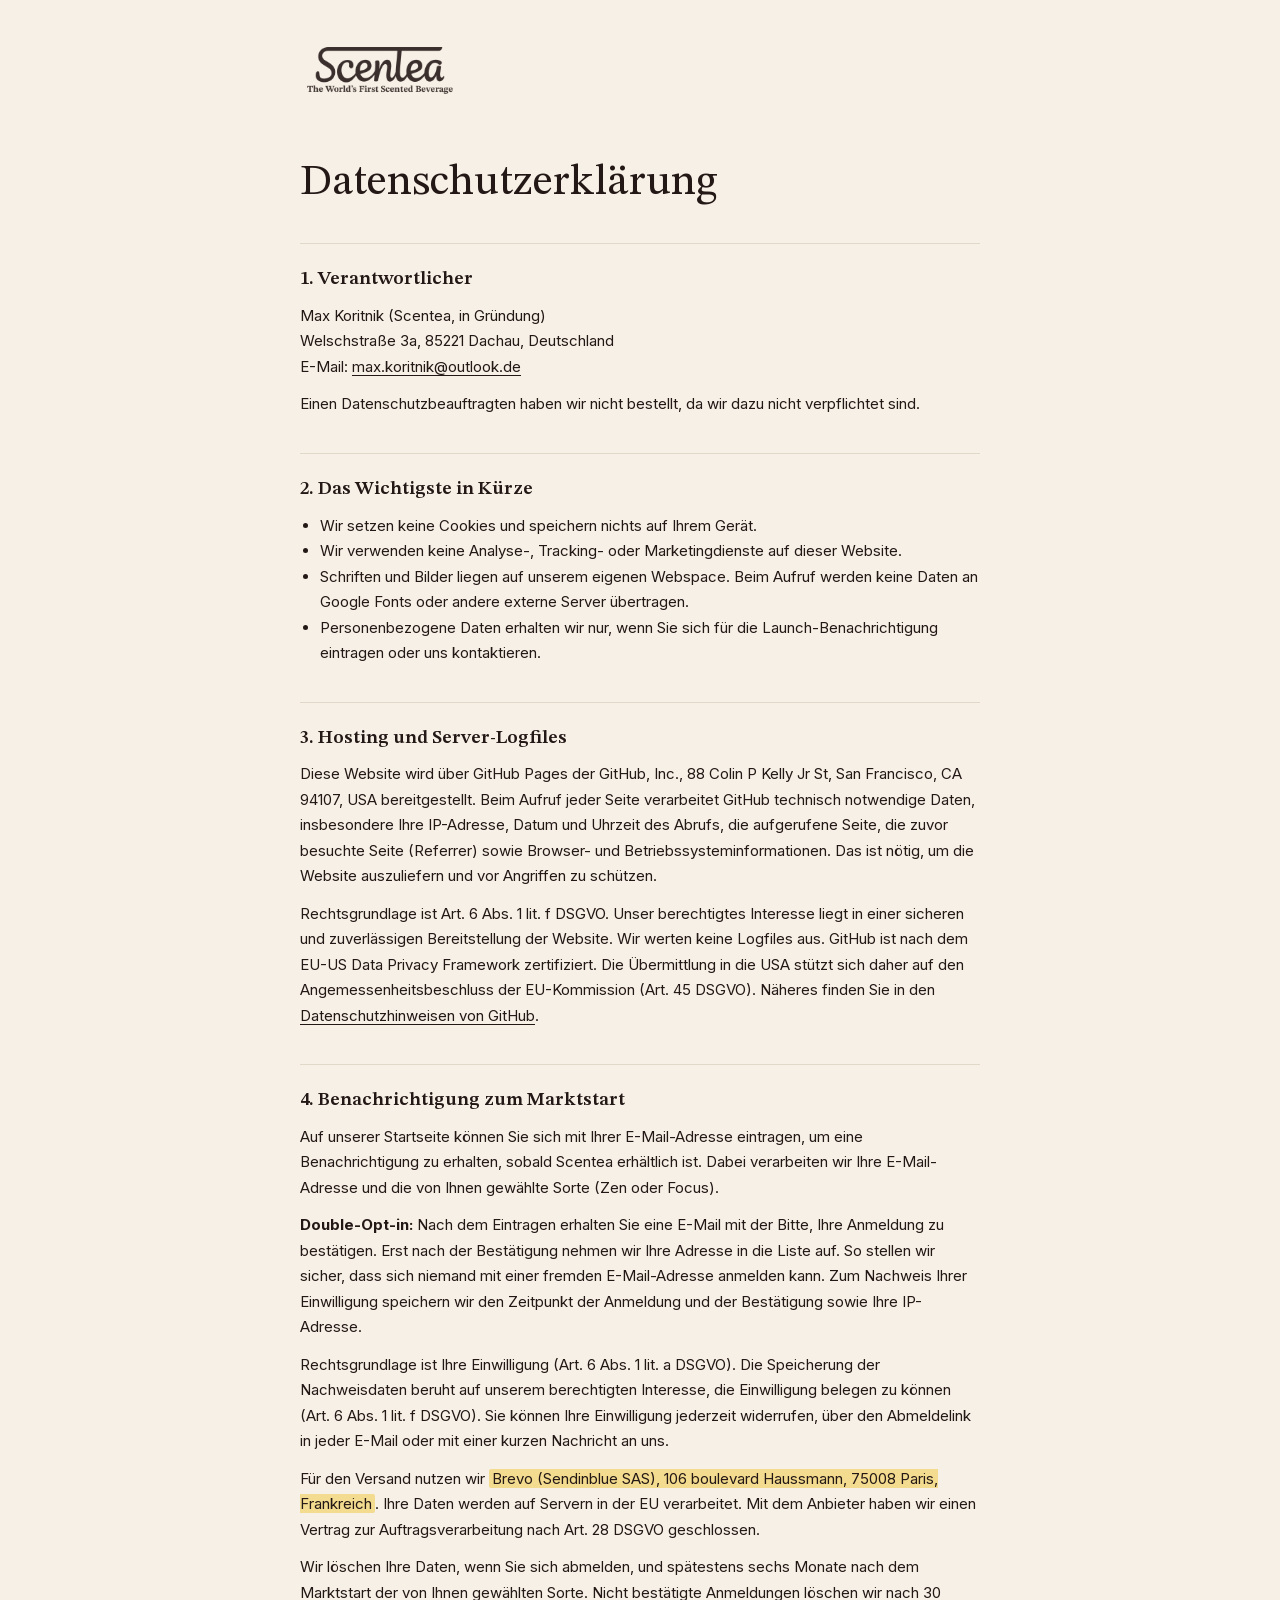
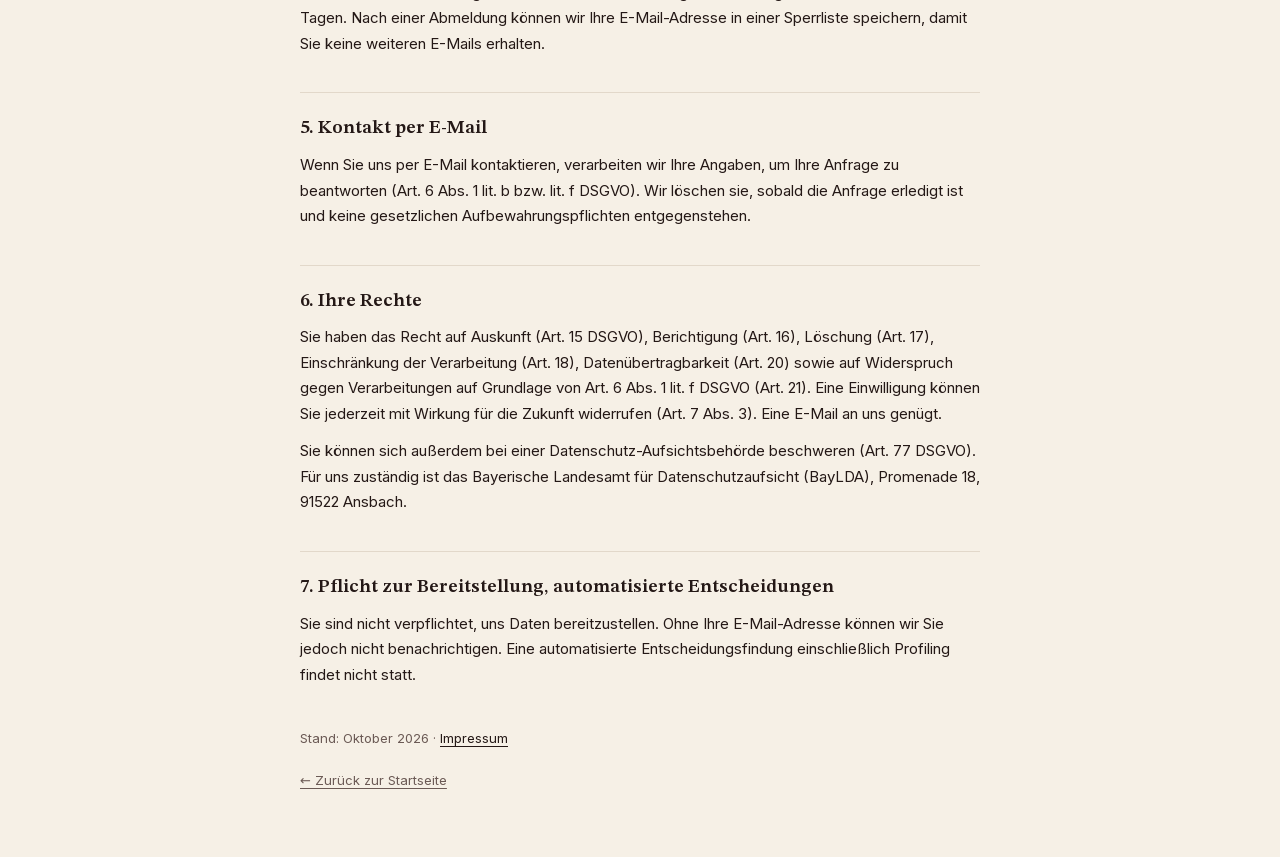
==== datenschutz.html @ dcdf9d2c "Scentea Landingpage: Stimmungswahl, Launch-Benachrichtigung, Impressum und Datenschutz Co-Authored-B" ====
<!doctype html>
<html lang="de">
<head>
<meta charset="utf-8">
<meta name="viewport" content="width=device-width, initial-scale=1">
<title>Datenschutz · Scentea</title>
<meta name="robots" content="noindex">
<link rel="icon" href="assets/logo-dark.png">
<link rel="stylesheet" href="assets/fonts.css">
<link rel="stylesheet" href="assets/legal.css">
</head>
<body>
<main class="wrap">
  <a class="logo" href="./"><img src="assets/logo-dark.png" alt="Scentea – zur Startseite"></a>
  <h1>Datenschutz&shy;erklärung</h1>

  <h2>1. Verantwortlicher</h2>
  <address>
    Max Koritnik (Scentea, in Gründung)<br>
    Welschstraße 3a, 85221 Dachau, Deutschland<br>
    E-Mail: <a href="mailto:max.koritnik@outlook.de">max.koritnik@outlook.de</a>
  </address>
  <p>Einen Datenschutzbeauftragten haben wir nicht bestellt, da wir dazu nicht verpflichtet sind.</p>

  <h2>2. Das Wichtigste in Kürze</h2>
  <ul>
    <li>Wir setzen keine Cookies und speichern nichts auf Ihrem Gerät.</li>
    <li>Wir verwenden keine Analyse-, Tracking- oder Marketingdienste auf dieser Website.</li>
    <li>Schriften und Bilder liegen auf unserem eigenen Webspace. Beim Aufruf werden keine Daten an Google Fonts oder andere externe Server übertragen.</li>
    <li>Personenbezogene Daten erhalten wir nur, wenn Sie sich für die Launch-Benachrichtigung eintragen oder uns kontaktieren.</li>
  </ul>

  <h2>3. Hosting und Server-Logfiles</h2>
  <p>Diese Website wird über GitHub Pages der GitHub, Inc., 88 Colin P Kelly Jr St, San Francisco, CA 94107, USA bereitgestellt. Beim Aufruf jeder Seite verarbeitet GitHub technisch notwendige Daten, insbesondere Ihre IP-Adresse, Datum und Uhrzeit des Abrufs, die aufgerufene Seite, die zuvor besuchte Seite (Referrer) sowie Browser- und Betriebssysteminformationen. Das ist nötig, um die Website auszuliefern und vor Angriffen zu schützen.</p>
  <p>Rechtsgrundlage ist Art. 6 Abs. 1 lit. f DSGVO. Unser berechtigtes Interesse liegt in einer sicheren und zuverlässigen Bereitstellung der Website. Wir werten keine Logfiles aus. GitHub ist nach dem EU-US Data Privacy Framework zertifiziert. Die Übermittlung in die USA stützt sich daher auf den Angemessenheitsbeschluss der EU-Kommission (Art. 45 DSGVO). Näheres finden Sie in den <a href="https://docs.github.com/de/site-policy/privacy-policies/github-general-privacy-statement" target="_blank" rel="noopener">Datenschutzhinweisen von GitHub</a>.</p>

  <h2>4. Benachrichtigung zum Marktstart</h2>
  <p>Auf unserer Startseite können Sie sich mit Ihrer E-Mail-Adresse eintragen, um eine Benachrichtigung zu erhalten, sobald Scentea erhältlich ist. Dabei verarbeiten wir Ihre E-Mail-Adresse und die von Ihnen gewählte Sorte (Zen oder Focus).</p>
  <p><strong>Double-Opt-in:</strong> Nach dem Eintragen erhalten Sie eine E-Mail mit der Bitte, Ihre Anmeldung zu bestätigen. Erst nach der Bestätigung nehmen wir Ihre Adresse in die Liste auf. So stellen wir sicher, dass sich niemand mit einer fremden E-Mail-Adresse anmelden kann. Zum Nachweis Ihrer Einwilligung speichern wir den Zeitpunkt der Anmeldung und der Bestätigung sowie Ihre IP-Adresse.</p>
  <p>Rechtsgrundlage ist Ihre Einwilligung (Art. 6 Abs. 1 lit. a DSGVO). Die Speicherung der Nachweisdaten beruht auf unserem berechtigten Interesse, die Einwilligung belegen zu können (Art. 6 Abs. 1 lit. f DSGVO). Sie können Ihre Einwilligung jederzeit widerrufen, über den Abmeldelink in jeder E-Mail oder mit einer kurzen Nachricht an uns.</p>
  <p>Für den Versand nutzen wir <mark>Brevo (Sendinblue SAS), 106 boulevard Haussmann, 75008 Paris, Frankreich</mark>. Ihre Daten werden auf Servern in der EU verarbeitet. Mit dem Anbieter haben wir einen Vertrag zur Auftragsverarbeitung nach Art. 28 DSGVO geschlossen.</p>
  <p>Wir löschen Ihre Daten, wenn Sie sich abmelden, und spätestens sechs Monate nach dem Marktstart der von Ihnen gewählten Sorte. Nicht bestätigte Anmeldungen löschen wir nach 30 Tagen. Nach einer Abmeldung können wir Ihre E-Mail-Adresse in einer Sperrliste speichern, damit Sie keine weiteren E-Mails erhalten.</p>

  <h2>5. Kontakt per E-Mail</h2>
  <p>Wenn Sie uns per E-Mail kontaktieren, verarbeiten wir Ihre Angaben, um Ihre Anfrage zu beantworten (Art. 6 Abs. 1 lit. b bzw. lit. f DSGVO). Wir löschen sie, sobald die Anfrage erledigt ist und keine gesetzlichen Aufbewahrungspflichten entgegenstehen.</p>

  <h2>6. Ihre Rechte</h2>
  <p>Sie haben das Recht auf Auskunft (Art. 15 DSGVO), Berichtigung (Art. 16), Löschung (Art. 17), Einschränkung der Verarbeitung (Art. 18), Datenübertragbarkeit (Art. 20) sowie auf Widerspruch gegen Verarbeitungen auf Grundlage von Art. 6 Abs. 1 lit. f DSGVO (Art. 21). Eine Einwilligung können Sie jederzeit mit Wirkung für die Zukunft widerrufen (Art. 7 Abs. 3). Eine E-Mail an uns genügt.</p>
  <p>Sie können sich außerdem bei einer Datenschutz-Aufsichtsbehörde beschweren (Art. 77 DSGVO). Für uns zuständig ist das Bayerische Landesamt für Datenschutzaufsicht (BayLDA), Promenade 18, 91522 Ansbach.</p>

  <h2>7. Pflicht zur Bereitstellung, automatisierte Entscheidungen</h2>
  <p>Sie sind nicht verpflichtet, uns Daten bereitzustellen. Ohne Ihre E-Mail-Adresse können wir Sie jedoch nicht benachrichtigen. Eine automatisierte Entscheidungsfindung einschließlich Profiling findet nicht statt.</p>

  <p class="stand">Stand: Oktober 2026 · <a href="impressum.html">Impressum</a></p>
  <a class="back" href="./">← Zurück zur Startseite</a>
</main>
</body>
</html>
---- assets/fonts.css ----
/* Self-hosted fonts (latin subset) — no requests to Google servers. */
@font-face {
  font-family: "STIX Two Text"; font-style: normal; font-weight: 400 700; font-display: swap;
  src: url("fonts/stix-two-text-latin.woff2") format("woff2");
}
@font-face {
  font-family: "STIX Two Text"; font-style: italic; font-weight: 400 700; font-display: swap;
  src: url("fonts/stix-two-text-italic-latin.woff2") format("woff2");
}
@font-face {
  font-family: "Inter"; font-style: normal; font-weight: 100 900; font-display: swap;
  src: url("fonts/inter-latin.woff2") format("woff2");
}
---- assets/legal.css ----
:root {
  --cream: #f6f0e6;
  --ink: #241816;
  --ink-soft: #6b5a55;
  --rule: #e2d8ca;
}
* { box-sizing: border-box; margin: 0; padding: 0; }
body {
  background: var(--cream);
  color: var(--ink);
  font-family: "Inter", system-ui, sans-serif;
  font-size: 15px; line-height: 1.7;
  -webkit-font-smoothing: antialiased;
  padding: 40px 16px 64px;
}
.wrap { max-width: 680px; margin: 0 auto; }
.logo { display: inline-block; width: 160px; }
.logo img { width: 100%; display: block; }
h1 {
  font-family: "STIX Two Text", Georgia, serif; font-weight: 400;
  font-size: clamp(32px, 6vw, 44px); line-height: 1.15;
  margin: 48px 0 32px; text-wrap: balance; hyphens: auto;
}
h2 {
  font-family: "STIX Two Text", Georgia, serif; font-weight: 600;
  font-size: 19px; line-height: 1.3;
  margin: 36px 0 10px; padding-top: 24px; border-top: 1px solid var(--rule);
}
p, address, ul { margin-bottom: 12px; font-style: normal; }
ul { padding-left: 20px; }
a { color: var(--ink); text-underline-offset: 3px; }
a:hover { color: var(--ink-soft); }
mark { background: #f3dc8f; color: var(--ink); padding: 0 3px; border-radius: 2px; }
.stand { margin-top: 40px; font-size: 13px; color: var(--ink-soft); }
.back { display: inline-block; margin-top: 8px; font-size: 13px; color: var(--ink-soft); }
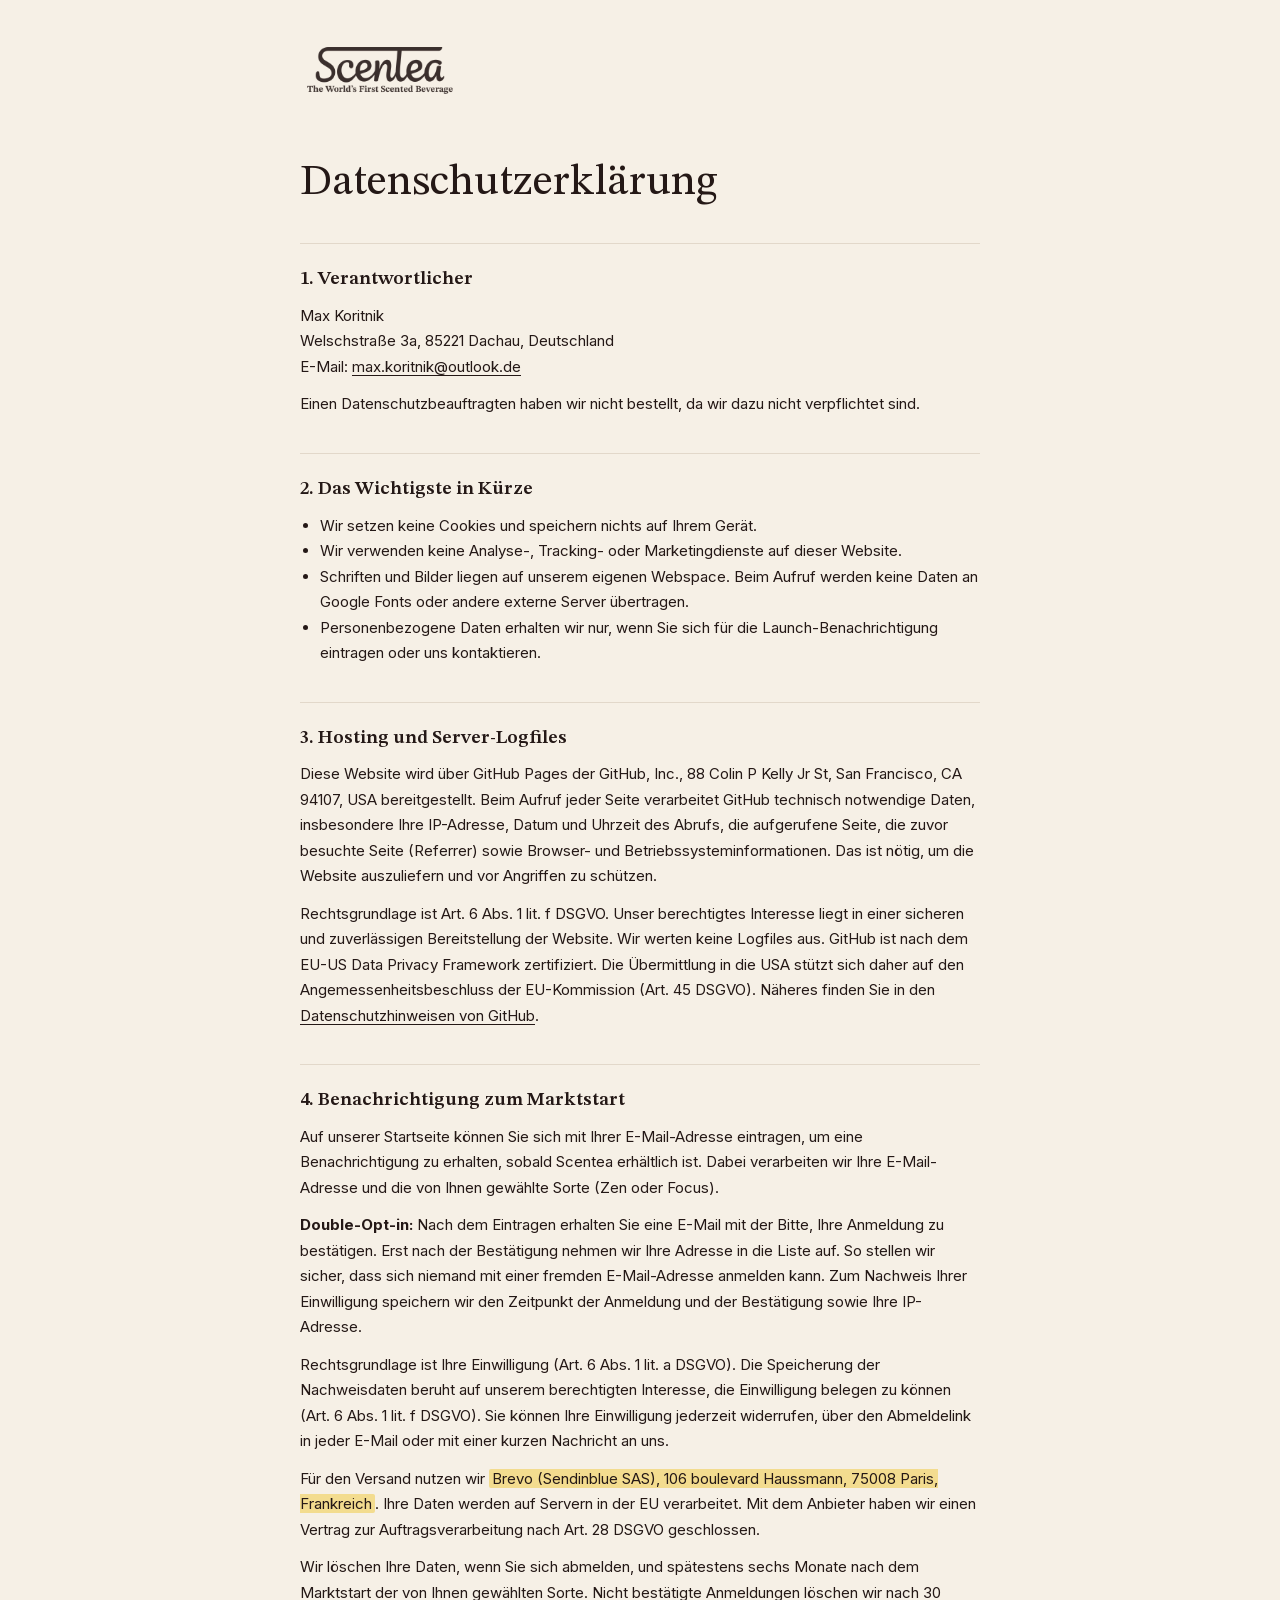
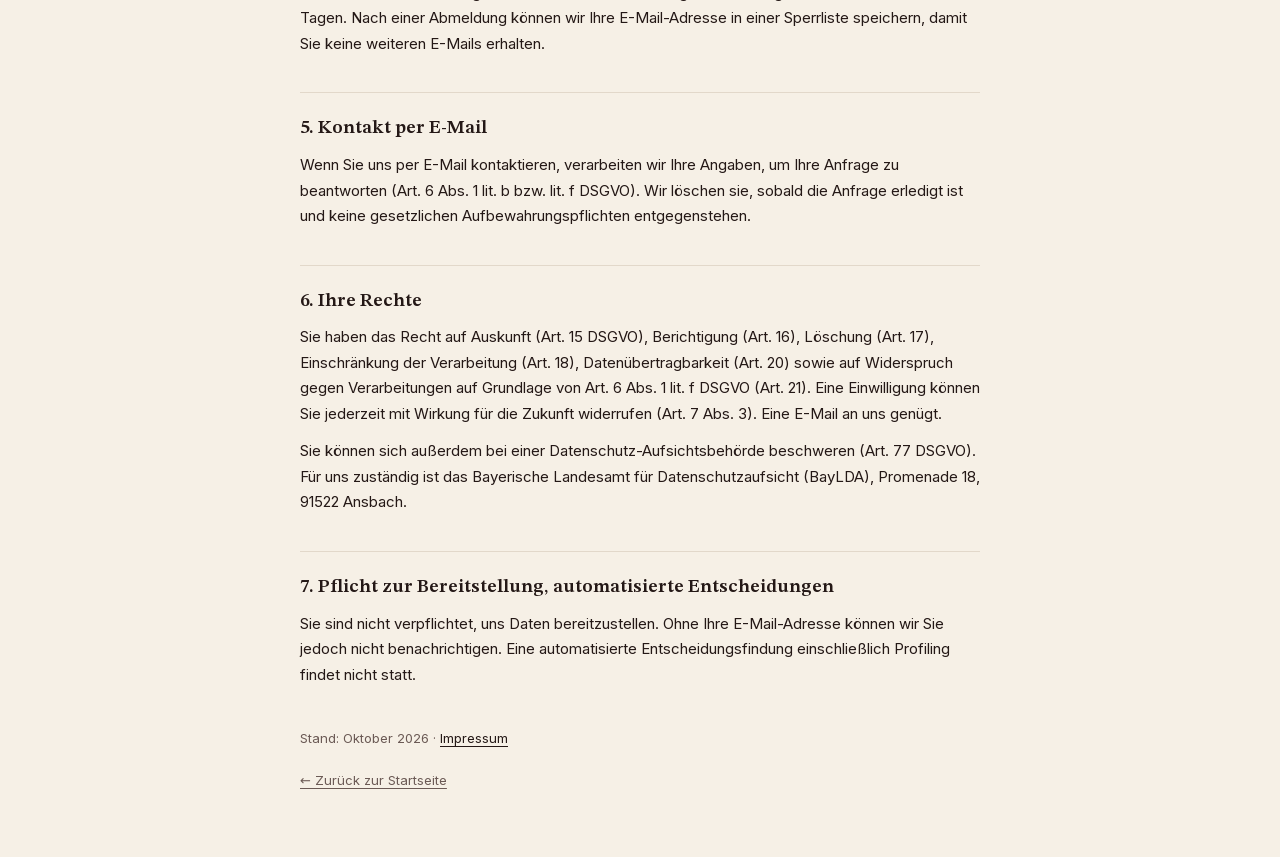
==== commit 53c1119d: "Impressum: Betreiber ist Max Koritnik, noch keine Gesellschaft Co-Authored-By: Claude Opus 5.5 <nore" ====
--- a/datenschutz.html
+++ b/datenschutz.html
@@ -16,7 +16,7 @@
 
   <h2>1. Verantwortlicher</h2>
   <address>
-    Max Koritnik (Scentea, in Gründung)<br>
+    Max Koritnik<br>
     Welschstraße 3a, 85221 Dachau, Deutschland<br>
     E-Mail: <a href="mailto:max.koritnik@outlook.de">max.koritnik@outlook.de</a>
   </address>
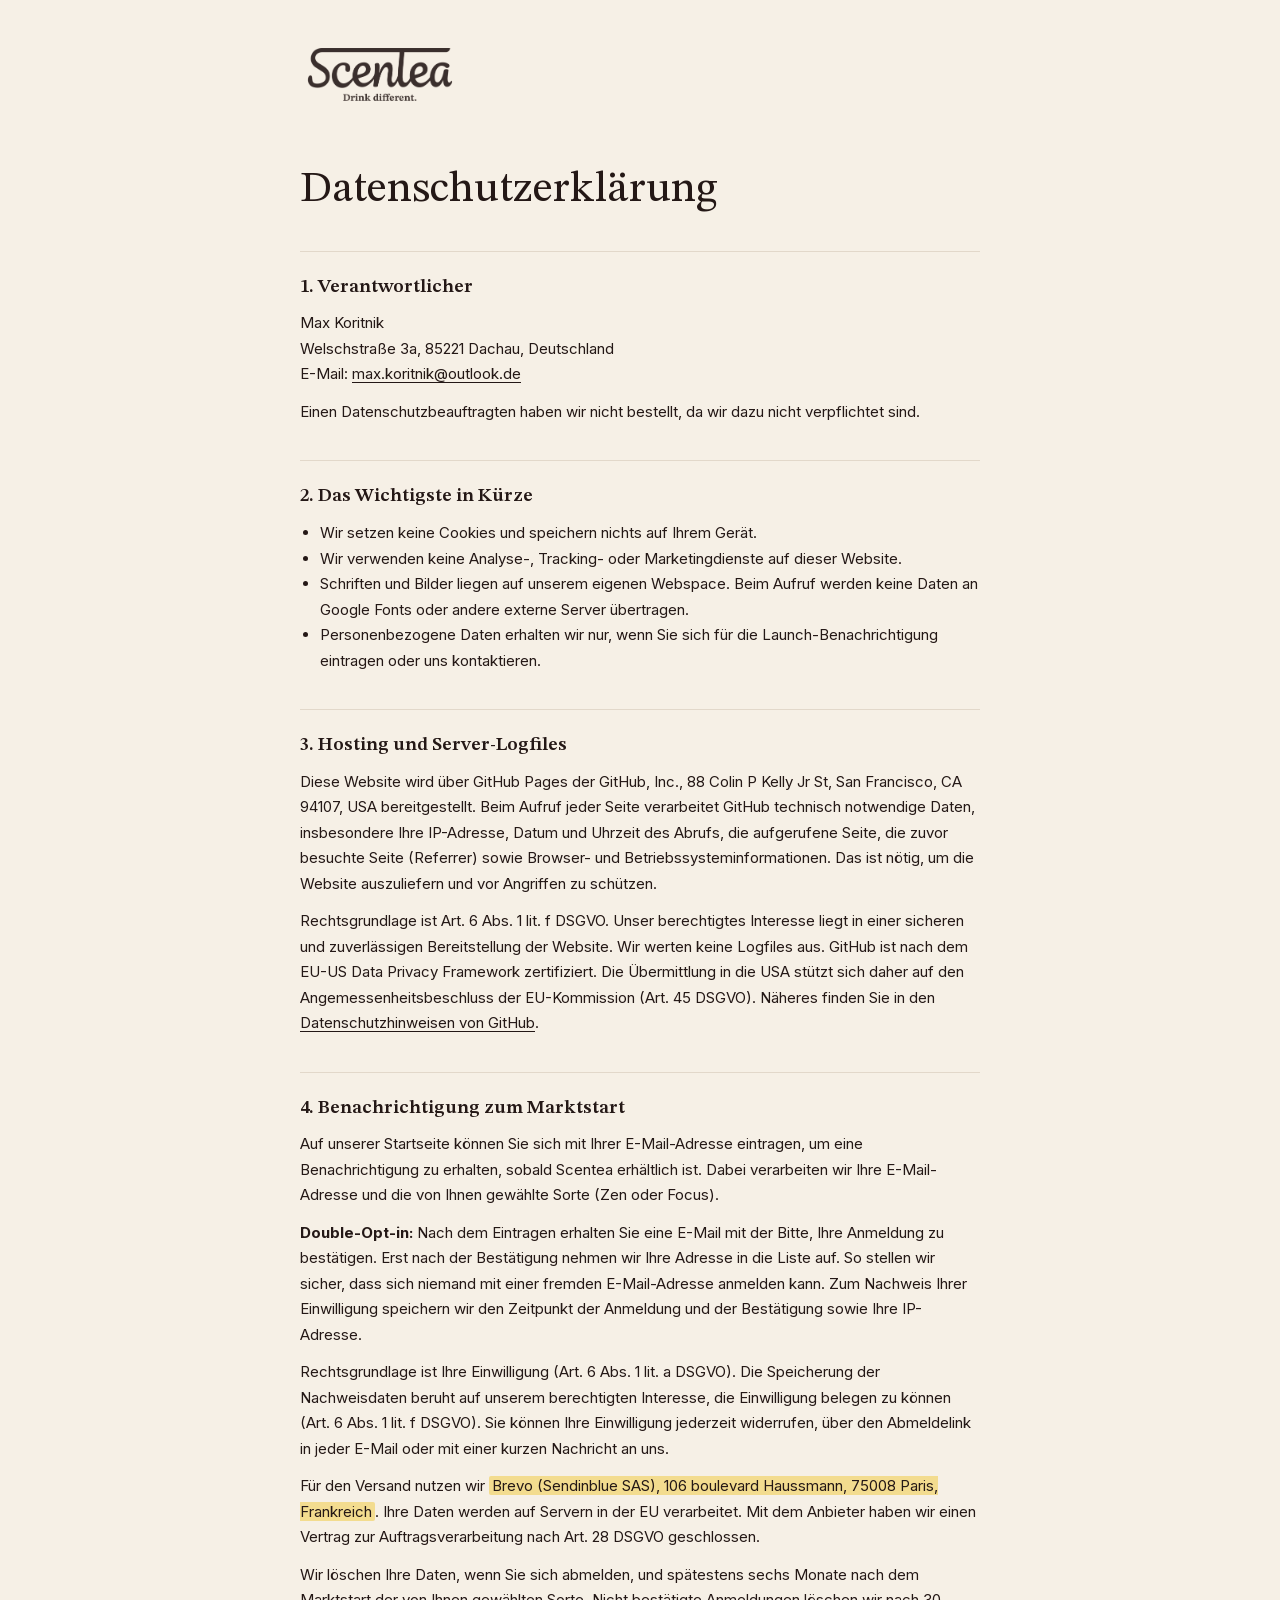
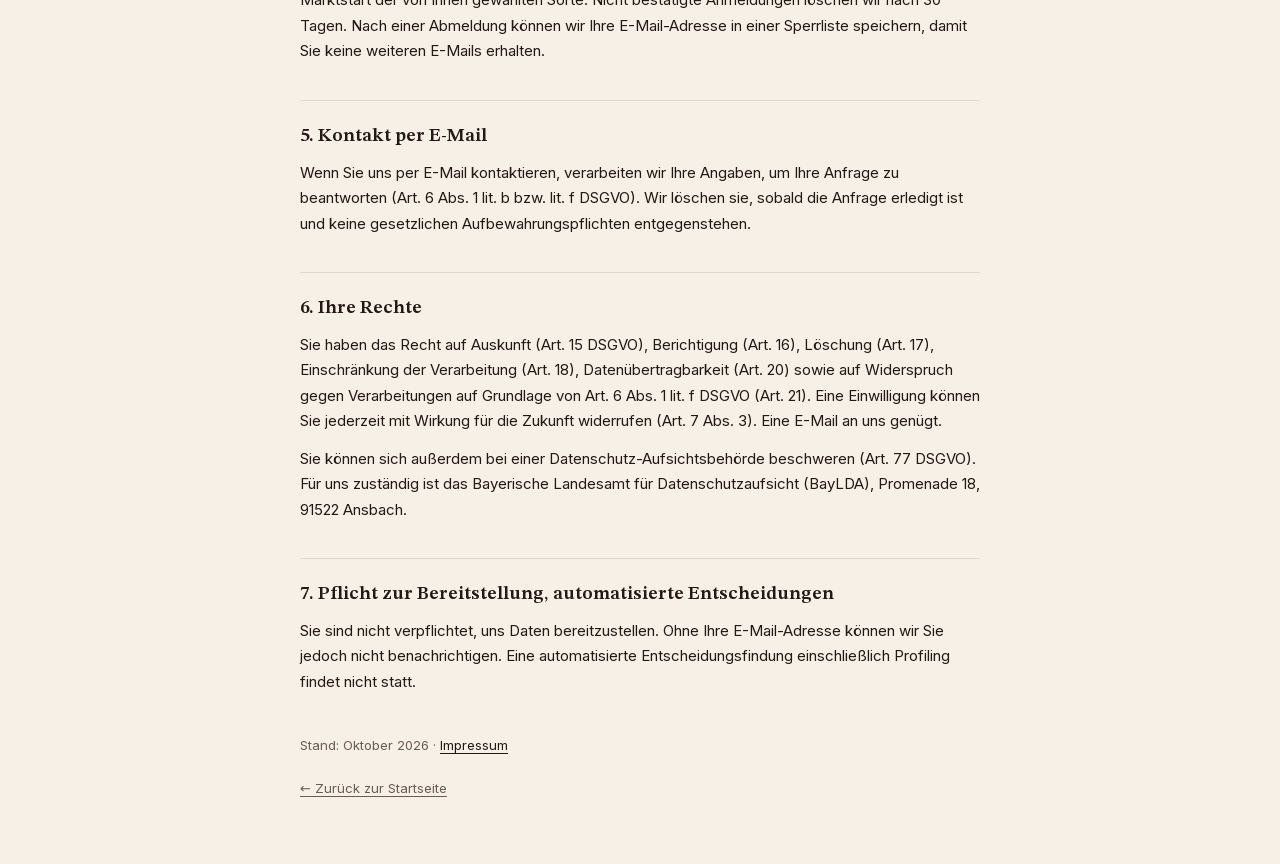
==== commit a18236d0: "Logo-Cache umgehen, damit das neue Logo sofort erscheint Co-Authored-By: Claude Opus 5.5 <noreply@an" ====
--- a/datenschutz.html
+++ b/datenschutz.html
@@ -5,13 +5,13 @@
 <meta name="viewport" content="width=device-width, initial-scale=1">
 <title>Datenschutz · Scentea</title>
 <meta name="robots" content="noindex">
-<link rel="icon" href="assets/logo-dark.png">
+<link rel="icon" href="assets/logo-dark.png?v=2">
 <link rel="stylesheet" href="assets/fonts.css">
 <link rel="stylesheet" href="assets/legal.css">
 </head>
 <body>
 <main class="wrap">
-  <a class="logo" href="./"><img src="assets/logo-dark.png" alt="Scentea – zur Startseite"></a>
+  <a class="logo" href="./"><img src="assets/logo-dark.png?v=2" alt="Scentea – zur Startseite"></a>
   <h1>Datenschutz&shy;erklärung</h1>
 
   <h2>1. Verantwortlicher</h2>
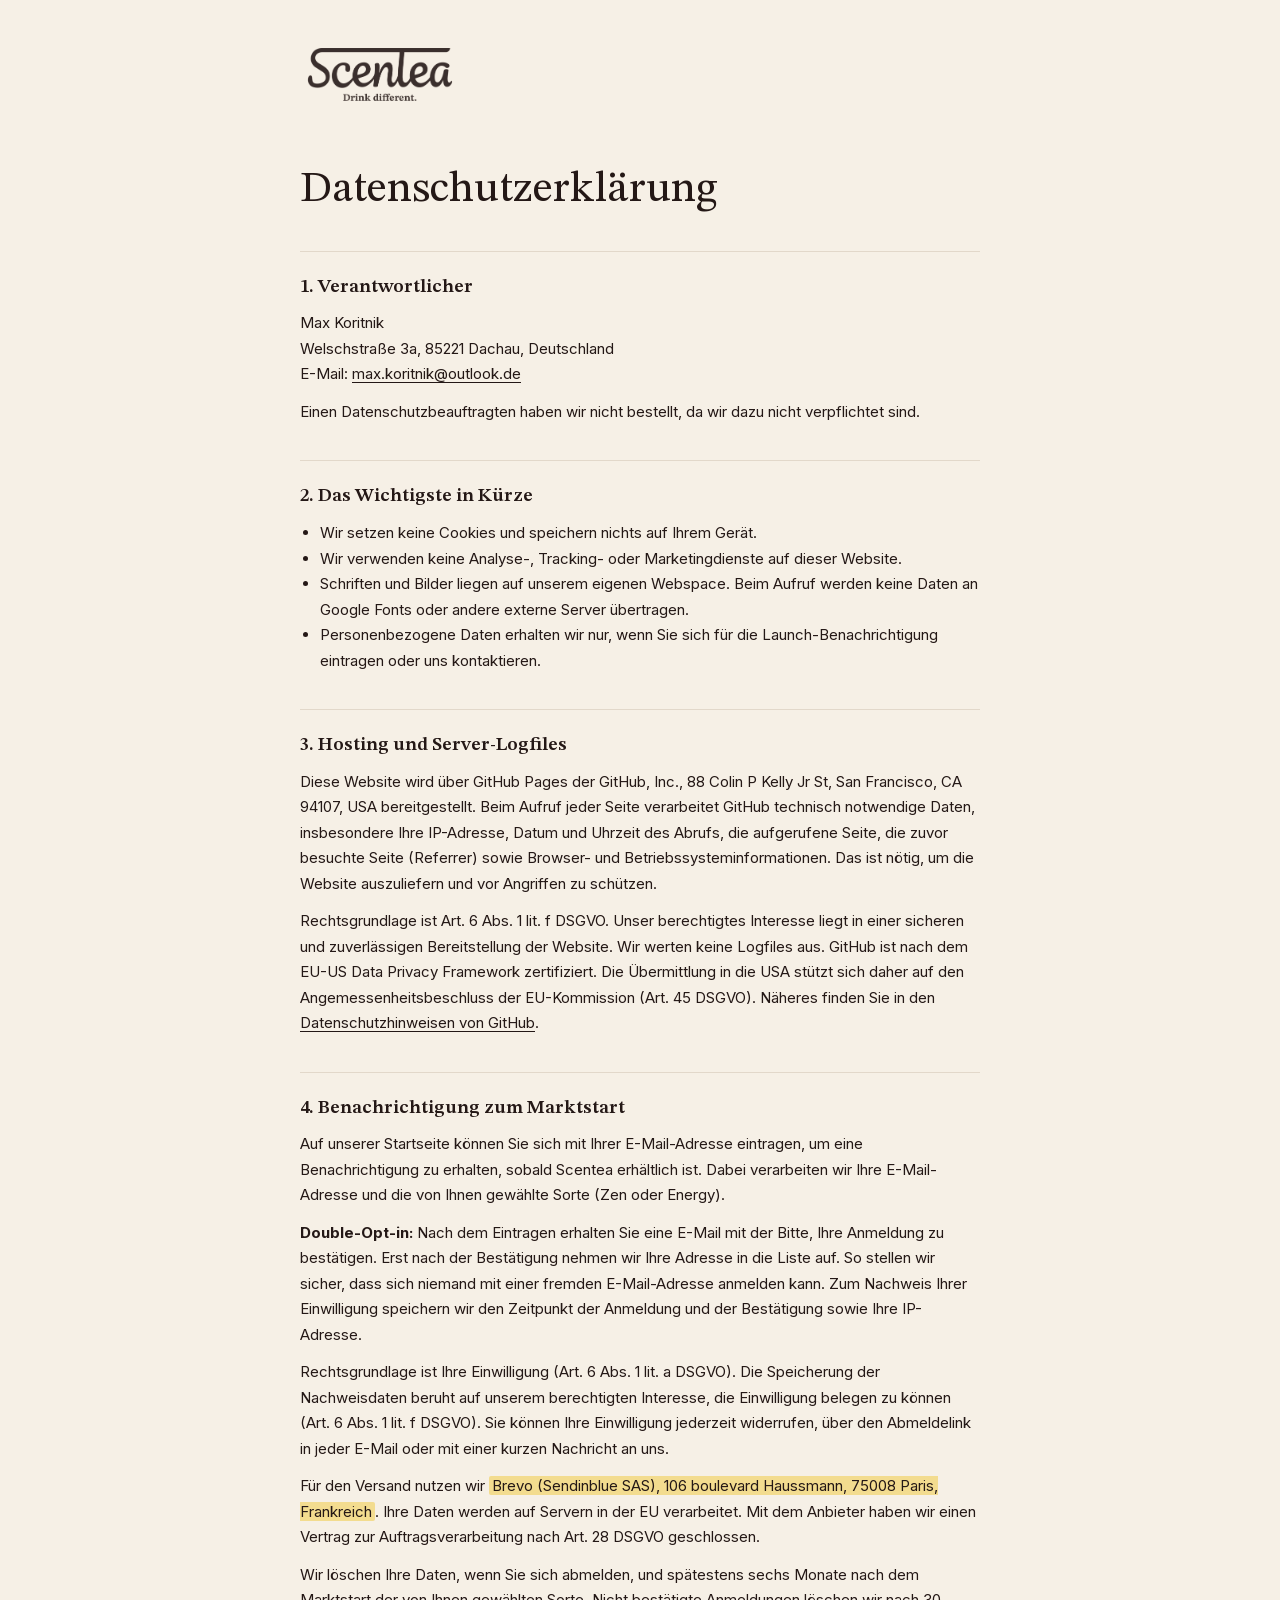
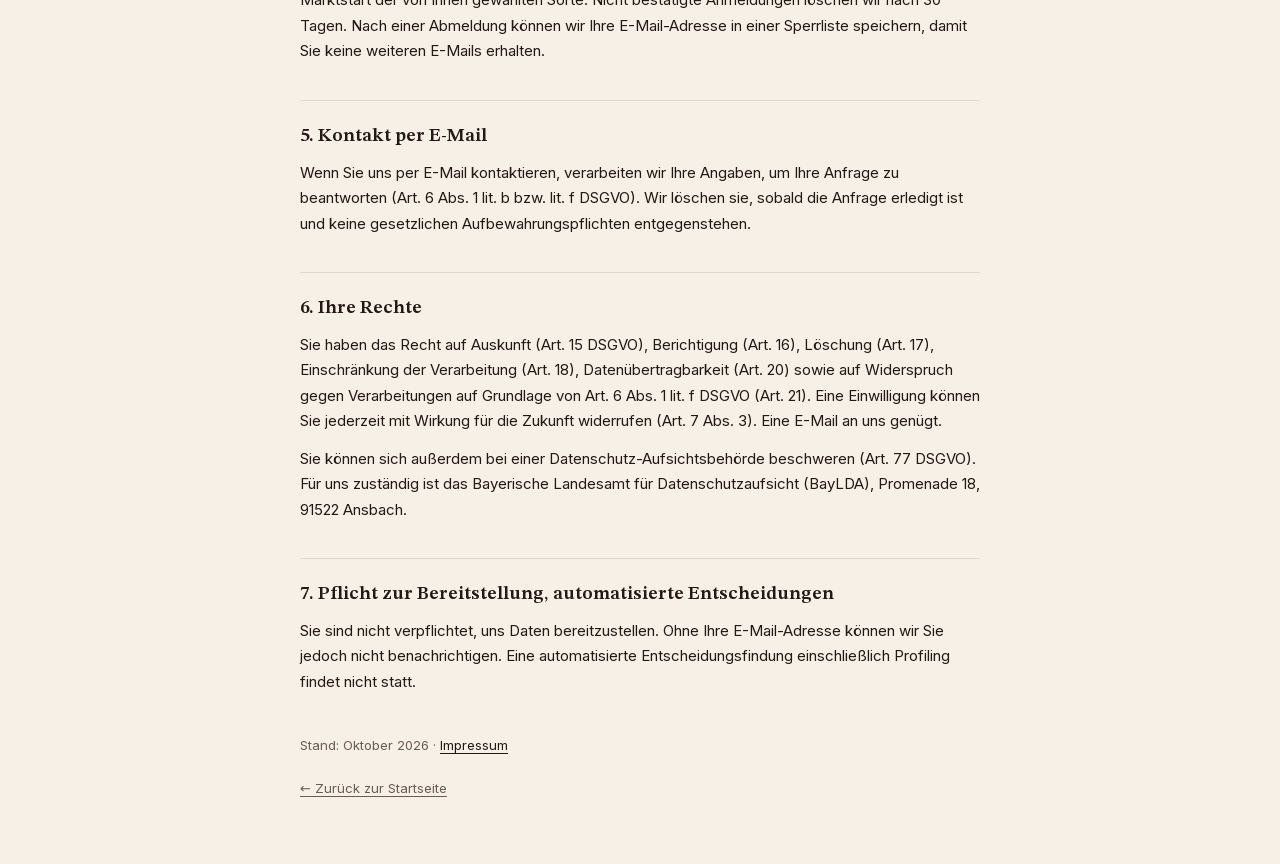
==== commit 265c7435: "FOCUS in ENERGY umbenannt Co-Authored-By: Claude Opus 5.5 <noreply@anthropic.com>" ====
--- a/datenschutz.html
+++ b/datenschutz.html
@@ -35,7 +35,7 @@
   <p>Rechtsgrundlage ist Art. 6 Abs. 1 lit. f DSGVO. Unser berechtigtes Interesse liegt in einer sicheren und zuverlässigen Bereitstellung der Website. Wir werten keine Logfiles aus. GitHub ist nach dem EU-US Data Privacy Framework zertifiziert. Die Übermittlung in die USA stützt sich daher auf den Angemessenheitsbeschluss der EU-Kommission (Art. 45 DSGVO). Näheres finden Sie in den <a href="https://docs.github.com/de/site-policy/privacy-policies/github-general-privacy-statement" target="_blank" rel="noopener">Datenschutzhinweisen von GitHub</a>.</p>
 
   <h2>4. Benachrichtigung zum Marktstart</h2>
-  <p>Auf unserer Startseite können Sie sich mit Ihrer E-Mail-Adresse eintragen, um eine Benachrichtigung zu erhalten, sobald Scentea erhältlich ist. Dabei verarbeiten wir Ihre E-Mail-Adresse und die von Ihnen gewählte Sorte (Zen oder Focus).</p>
+  <p>Auf unserer Startseite können Sie sich mit Ihrer E-Mail-Adresse eintragen, um eine Benachrichtigung zu erhalten, sobald Scentea erhältlich ist. Dabei verarbeiten wir Ihre E-Mail-Adresse und die von Ihnen gewählte Sorte (Zen oder Energy).</p>
   <p><strong>Double-Opt-in:</strong> Nach dem Eintragen erhalten Sie eine E-Mail mit der Bitte, Ihre Anmeldung zu bestätigen. Erst nach der Bestätigung nehmen wir Ihre Adresse in die Liste auf. So stellen wir sicher, dass sich niemand mit einer fremden E-Mail-Adresse anmelden kann. Zum Nachweis Ihrer Einwilligung speichern wir den Zeitpunkt der Anmeldung und der Bestätigung sowie Ihre IP-Adresse.</p>
   <p>Rechtsgrundlage ist Ihre Einwilligung (Art. 6 Abs. 1 lit. a DSGVO). Die Speicherung der Nachweisdaten beruht auf unserem berechtigten Interesse, die Einwilligung belegen zu können (Art. 6 Abs. 1 lit. f DSGVO). Sie können Ihre Einwilligung jederzeit widerrufen, über den Abmeldelink in jeder E-Mail oder mit einer kurzen Nachricht an uns.</p>
   <p>Für den Versand nutzen wir <mark>Brevo (Sendinblue SAS), 106 boulevard Haussmann, 75008 Paris, Frankreich</mark>. Ihre Daten werden auf Servern in der EU verarbeitet. Mit dem Anbieter haben wir einen Vertrag zur Auftragsverarbeitung nach Art. 28 DSGVO geschlossen.</p>
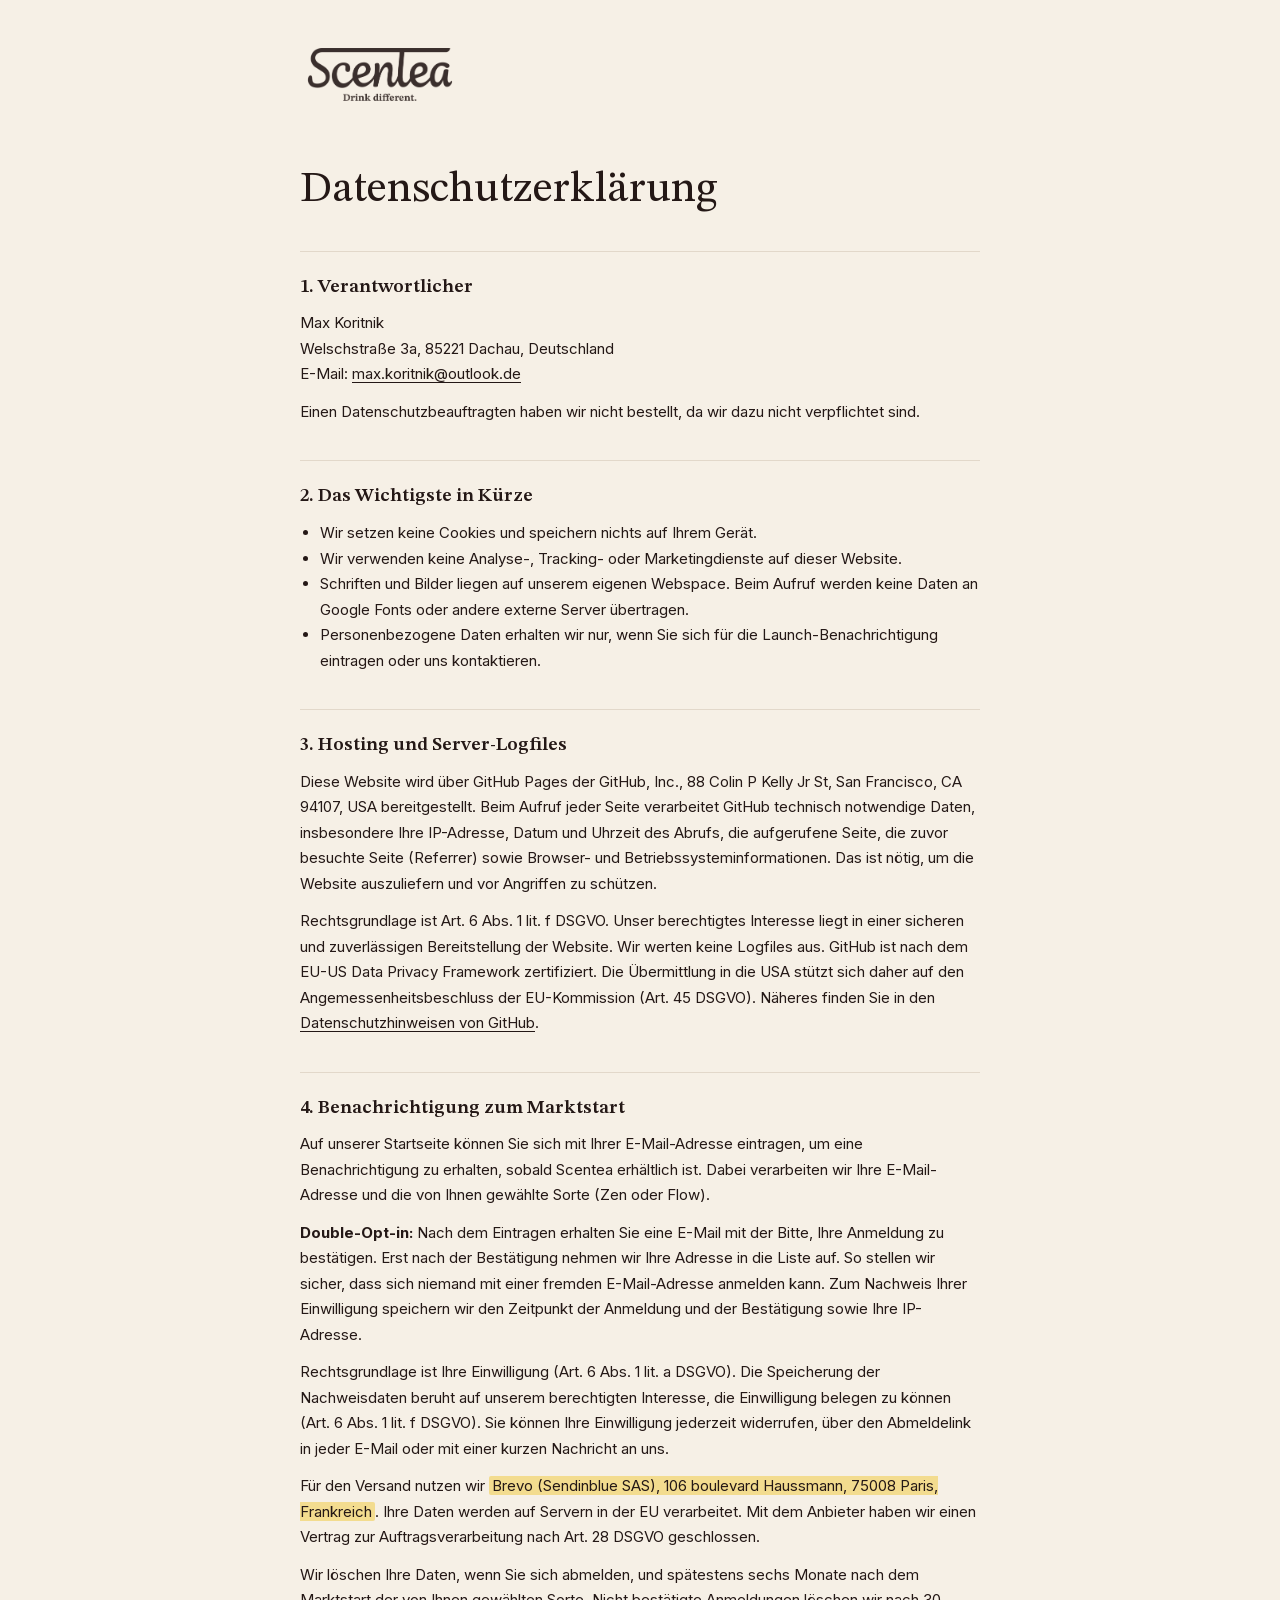
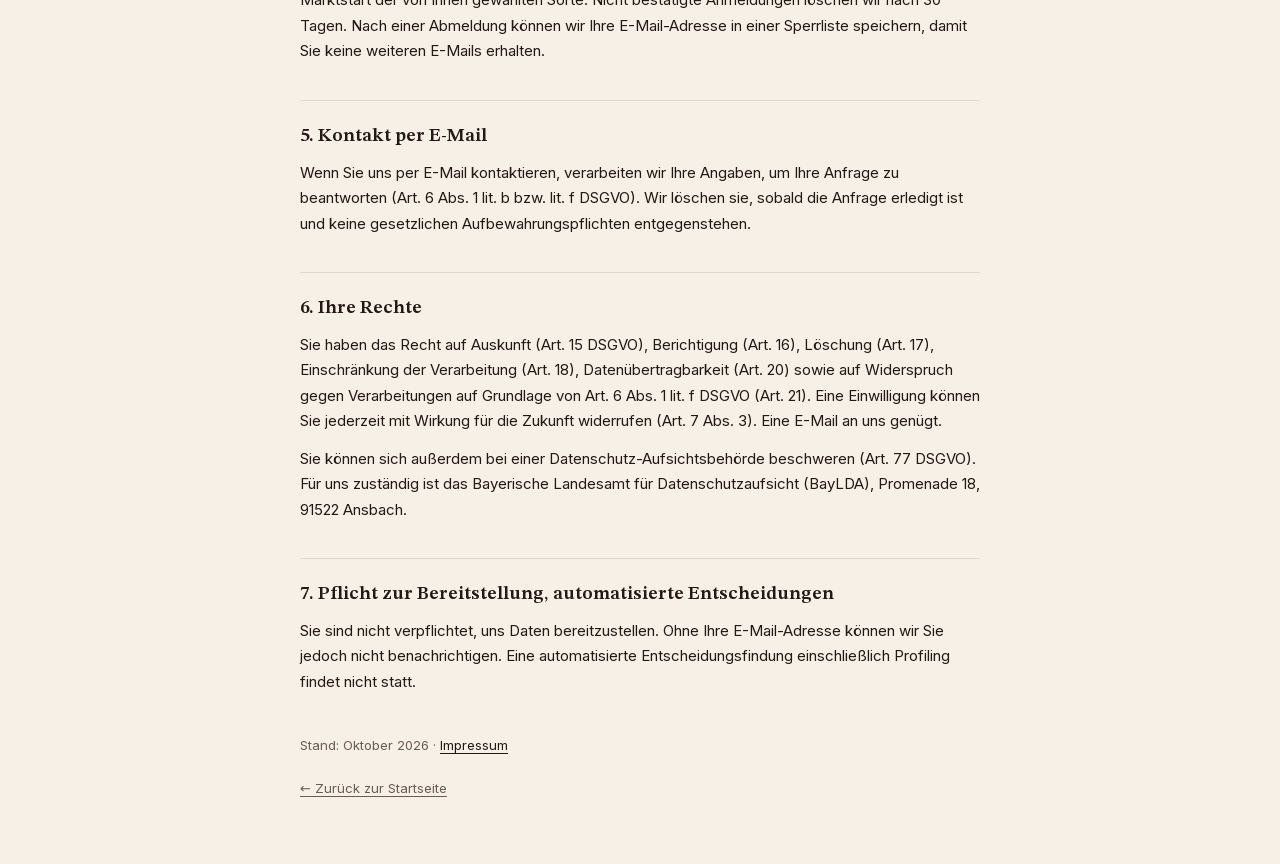
==== commit cdfca27c: "ENERGY in FLOW umbenannt Co-Authored-By: Claude Opus 5.5 <noreply@anthropic.com>" ====
--- a/datenschutz.html
+++ b/datenschutz.html
@@ -35,7 +35,7 @@
   <p>Rechtsgrundlage ist Art. 6 Abs. 1 lit. f DSGVO. Unser berechtigtes Interesse liegt in einer sicheren und zuverlässigen Bereitstellung der Website. Wir werten keine Logfiles aus. GitHub ist nach dem EU-US Data Privacy Framework zertifiziert. Die Übermittlung in die USA stützt sich daher auf den Angemessenheitsbeschluss der EU-Kommission (Art. 45 DSGVO). Näheres finden Sie in den <a href="https://docs.github.com/de/site-policy/privacy-policies/github-general-privacy-statement" target="_blank" rel="noopener">Datenschutzhinweisen von GitHub</a>.</p>
 
   <h2>4. Benachrichtigung zum Marktstart</h2>
-  <p>Auf unserer Startseite können Sie sich mit Ihrer E-Mail-Adresse eintragen, um eine Benachrichtigung zu erhalten, sobald Scentea erhältlich ist. Dabei verarbeiten wir Ihre E-Mail-Adresse und die von Ihnen gewählte Sorte (Zen oder Energy).</p>
+  <p>Auf unserer Startseite können Sie sich mit Ihrer E-Mail-Adresse eintragen, um eine Benachrichtigung zu erhalten, sobald Scentea erhältlich ist. Dabei verarbeiten wir Ihre E-Mail-Adresse und die von Ihnen gewählte Sorte (Zen oder Flow).</p>
   <p><strong>Double-Opt-in:</strong> Nach dem Eintragen erhalten Sie eine E-Mail mit der Bitte, Ihre Anmeldung zu bestätigen. Erst nach der Bestätigung nehmen wir Ihre Adresse in die Liste auf. So stellen wir sicher, dass sich niemand mit einer fremden E-Mail-Adresse anmelden kann. Zum Nachweis Ihrer Einwilligung speichern wir den Zeitpunkt der Anmeldung und der Bestätigung sowie Ihre IP-Adresse.</p>
   <p>Rechtsgrundlage ist Ihre Einwilligung (Art. 6 Abs. 1 lit. a DSGVO). Die Speicherung der Nachweisdaten beruht auf unserem berechtigten Interesse, die Einwilligung belegen zu können (Art. 6 Abs. 1 lit. f DSGVO). Sie können Ihre Einwilligung jederzeit widerrufen, über den Abmeldelink in jeder E-Mail oder mit einer kurzen Nachricht an uns.</p>
   <p>Für den Versand nutzen wir <mark>Brevo (Sendinblue SAS), 106 boulevard Haussmann, 75008 Paris, Frankreich</mark>. Ihre Daten werden auf Servern in der EU verarbeitet. Mit dem Anbieter haben wir einen Vertrag zur Auftragsverarbeitung nach Art. 28 DSGVO geschlossen.</p>
